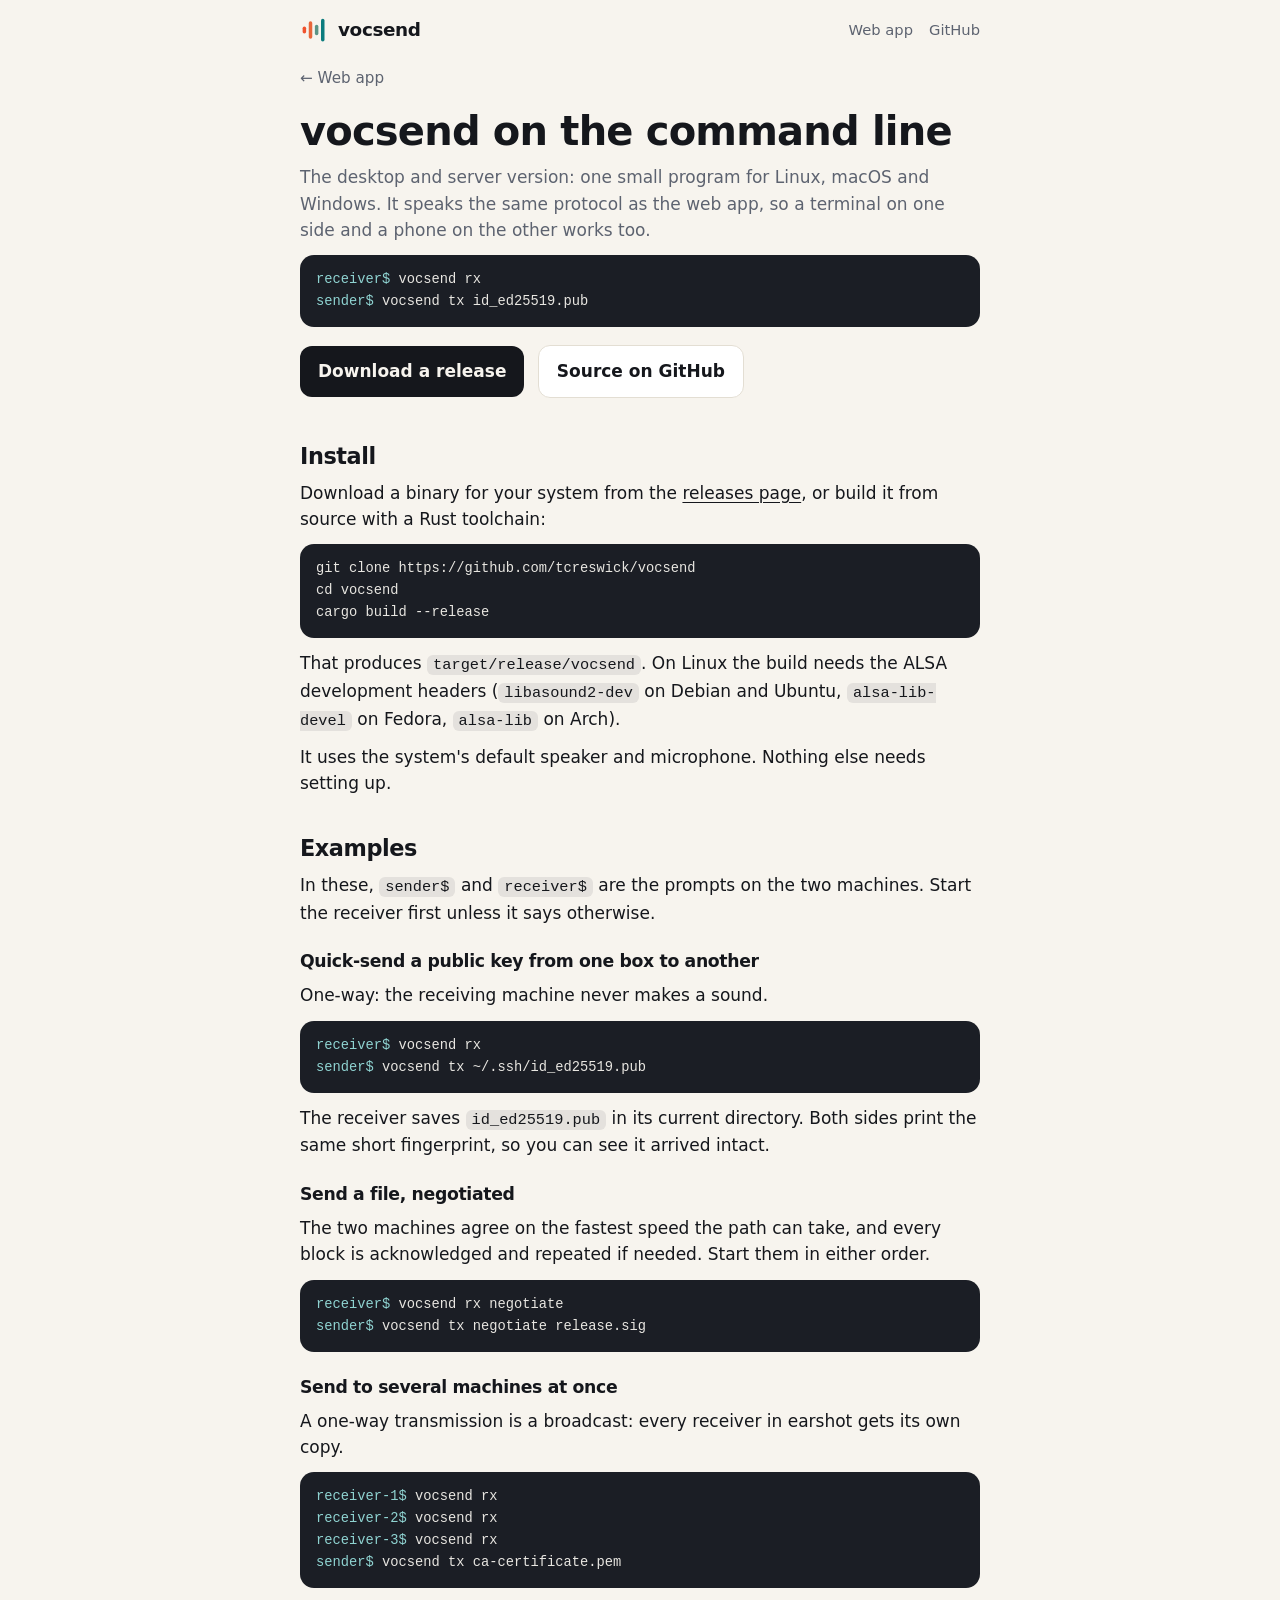
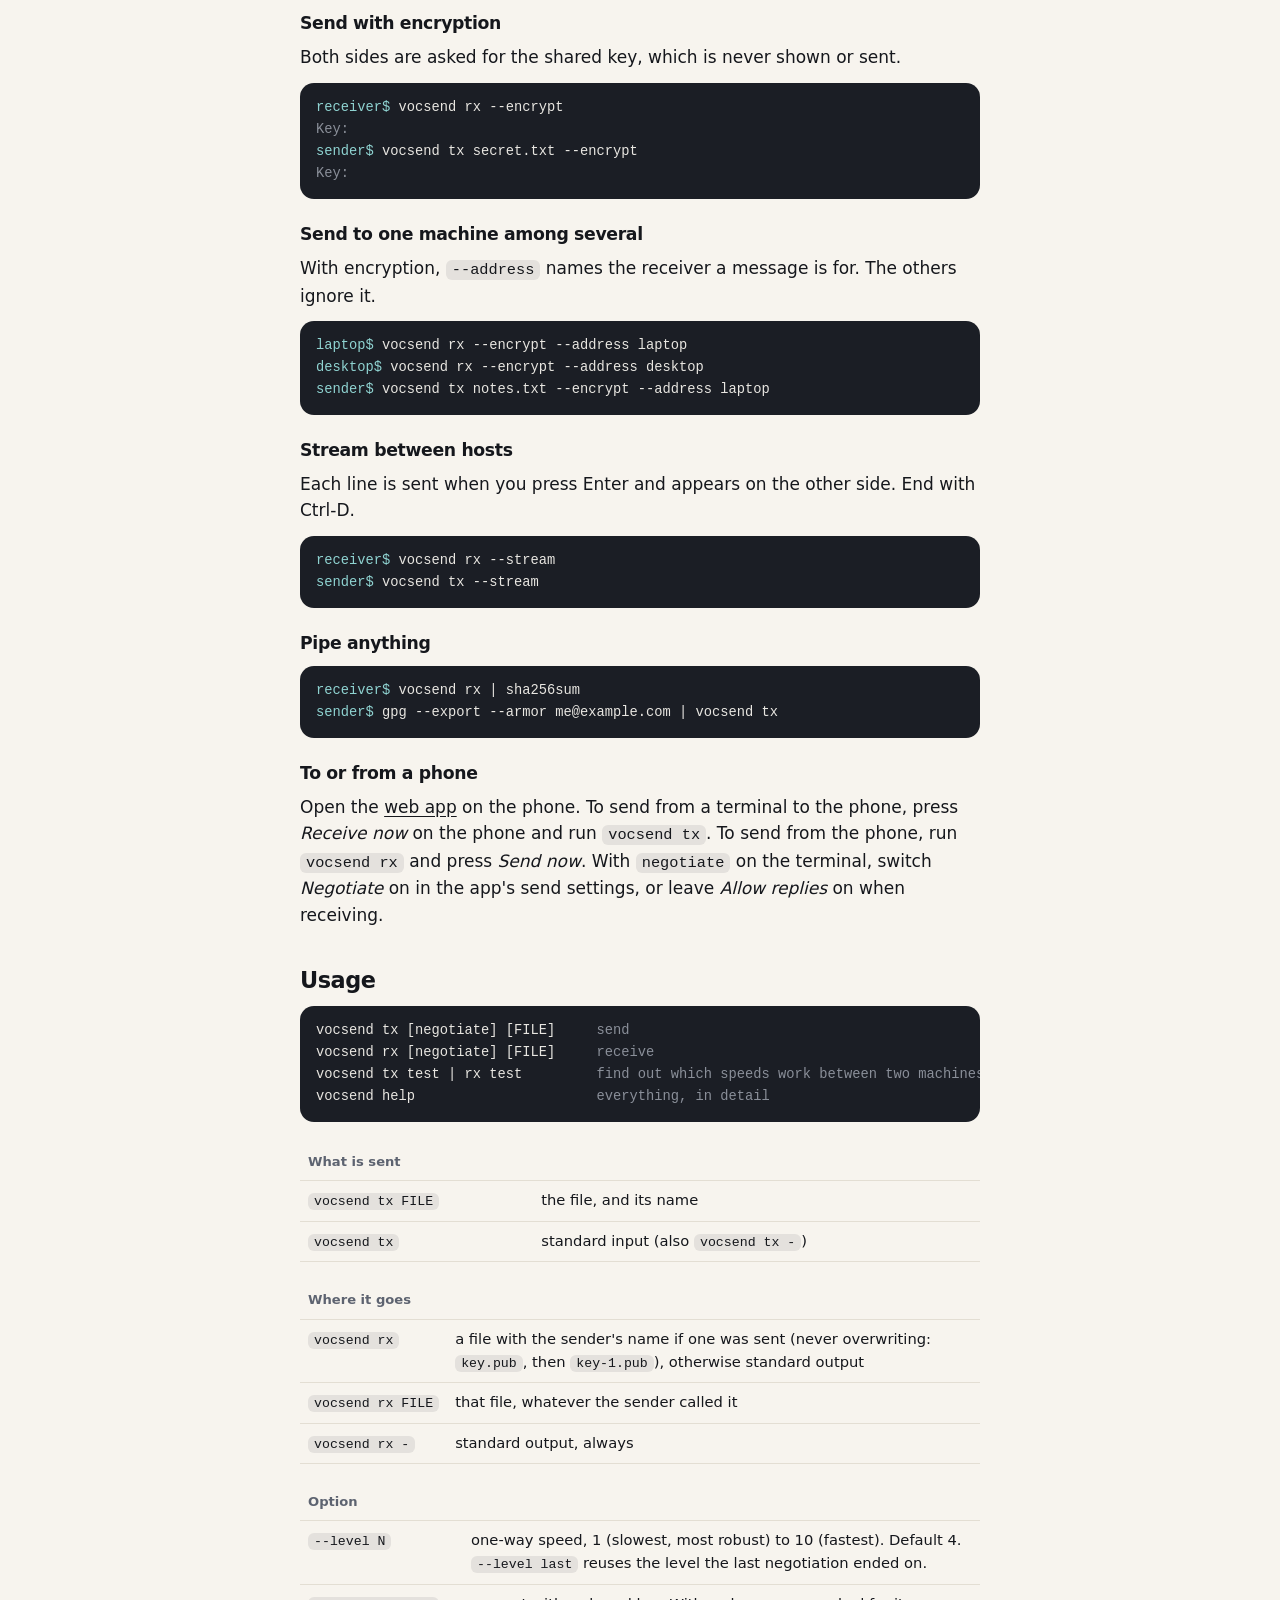
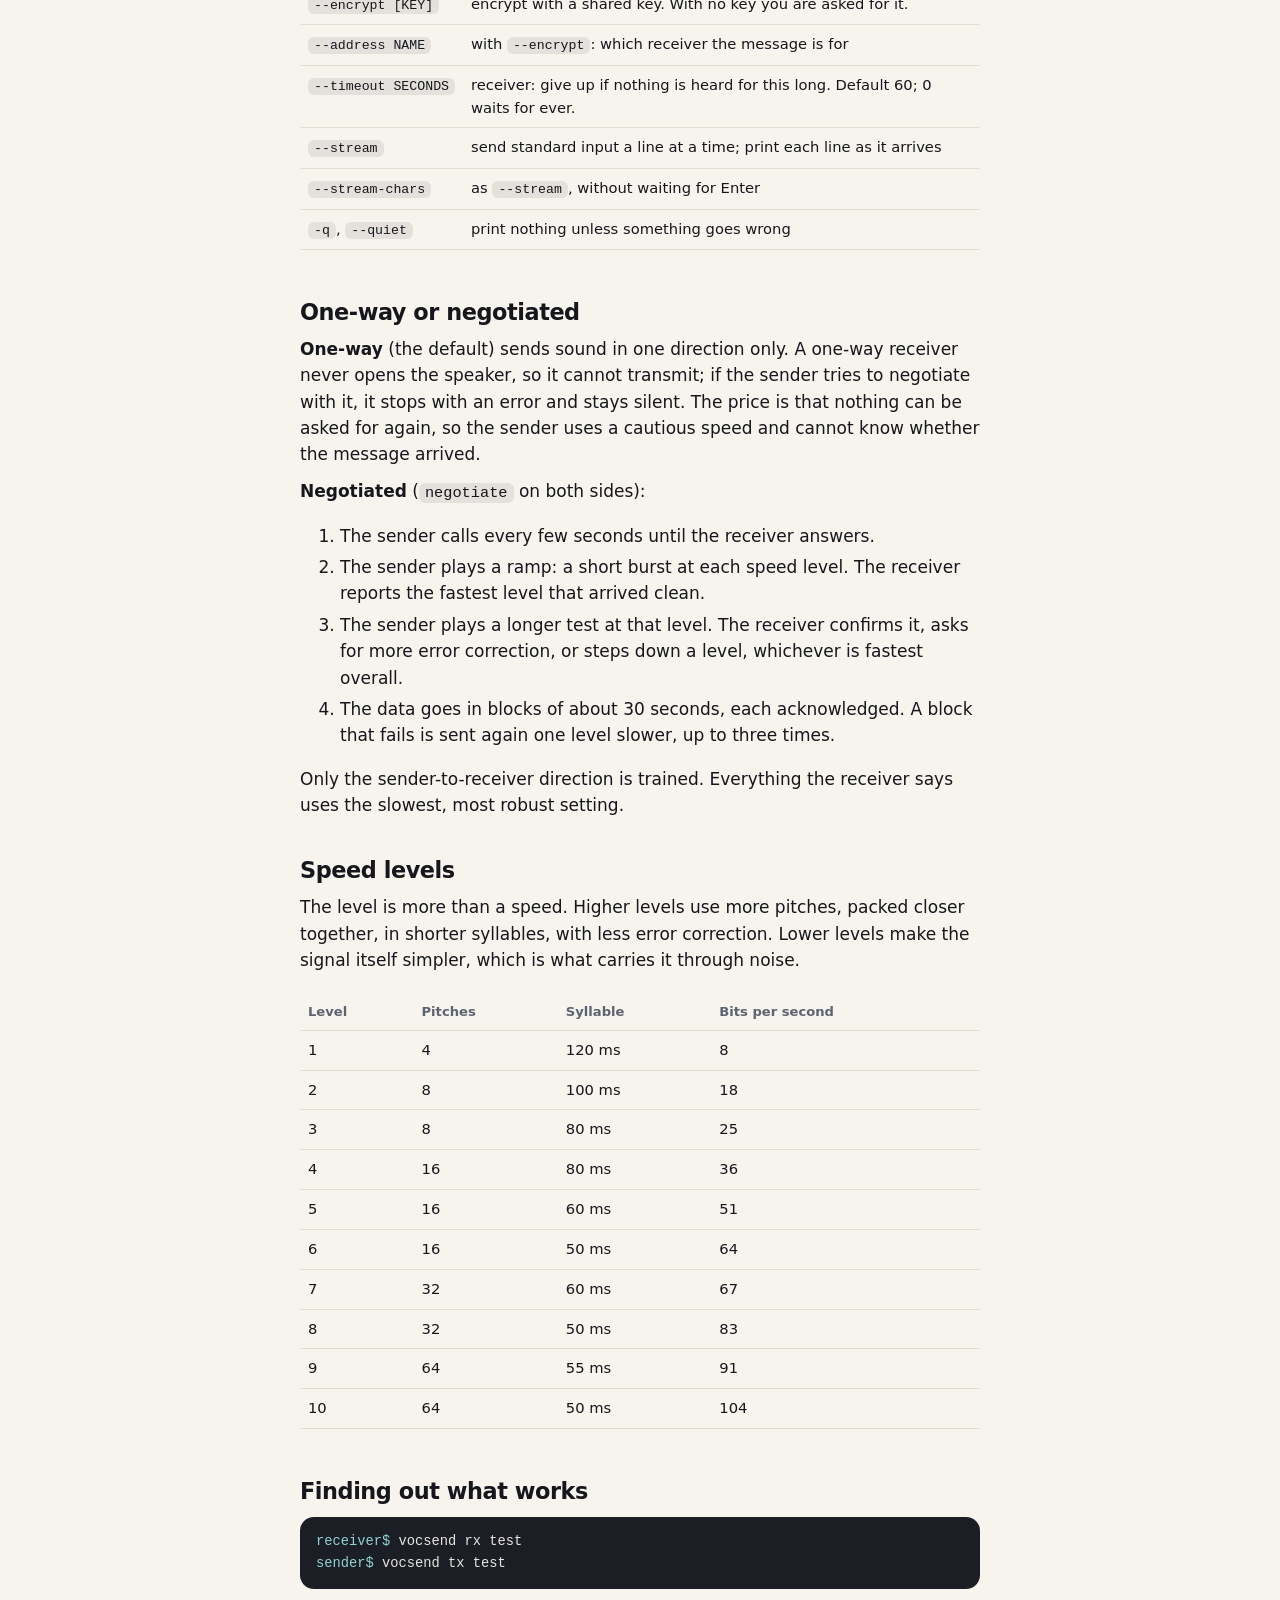
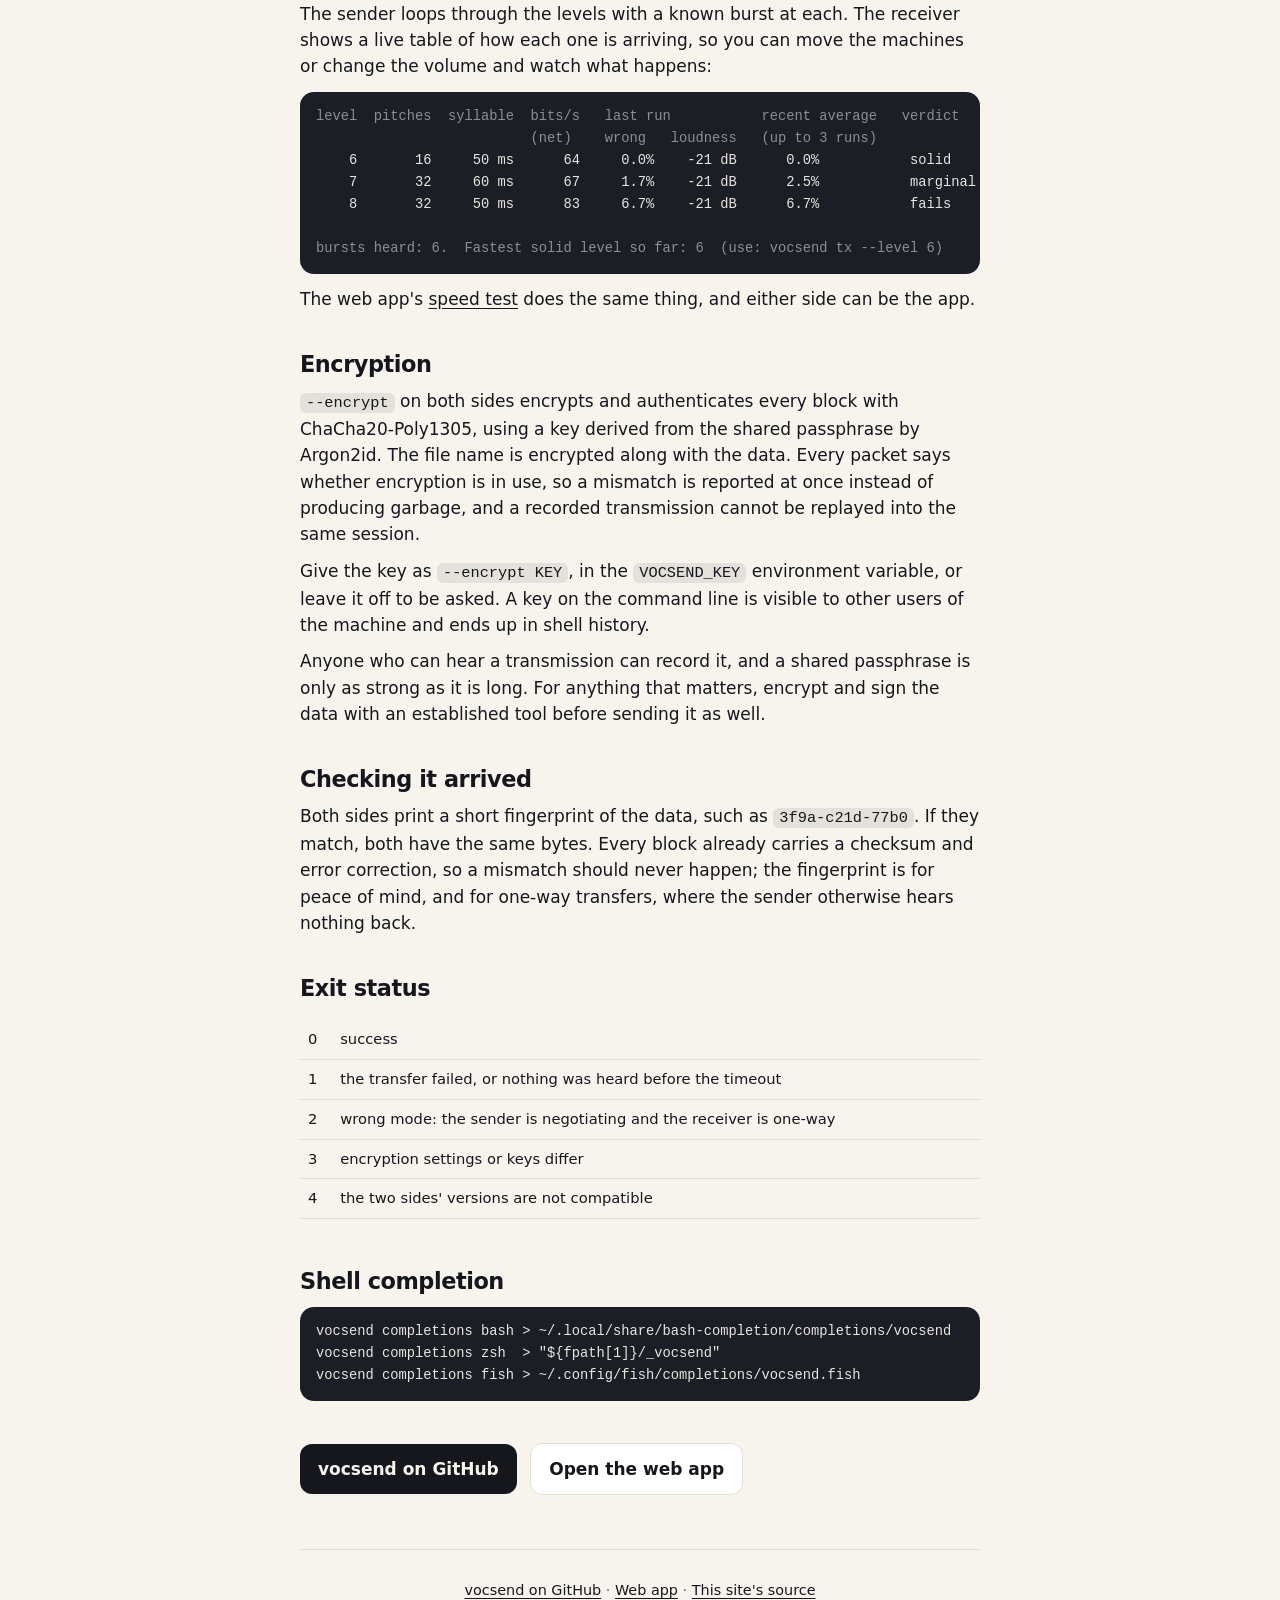
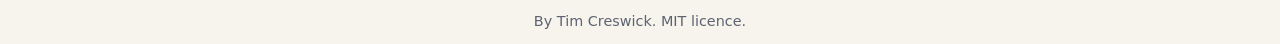
==== web/cli.html @ 66f51156 "The vocsend web app A phone-first site that sends and receives data as sound, speaking the same prot" ====
<!doctype html>
<html lang="en">
<head>
<meta charset="utf-8">
<meta name="viewport" content="width=device-width, initial-scale=1, viewport-fit=cover">
<title>vocsend on the command line</title>
<meta name="description" content="How to install and use vocsend from a terminal: send keys, certificates and files between computers by sound, through noise suppression.">
<meta name="theme-color" content="#f7f4ee" media="(prefers-color-scheme: light)">
<meta name="theme-color" content="#0f1115" media="(prefers-color-scheme: dark)">
<link rel="icon" href="favicon.svg" type="image/svg+xml">
<link rel="stylesheet" href="style.css">
</head>
<body>

<header class="top">
  <a class="brand" href="./" aria-label="vocsend home">
    <svg viewBox="0 0 32 32" aria-hidden="true"><rect x="3" y="12" width="4" height="8" rx="2" fill="#f0522d"/><rect x="10" y="6" width="4" height="20" rx="2" fill="#e8663a"/><rect x="17" y="10" width="4" height="12" rx="2" fill="#5b9486"/><rect x="24" y="3" width="4" height="26" rx="2" fill="#0c7c7e"/></svg>
    vocsend
  </a>
  <nav>
    <a href="./">Web app</a>
    <a href="https://github.com/tcreswick/vocsend" rel="noopener">GitHub</a>
  </nav>
</header>

<main class="wrap doc">
  <a class="back" href="./">← Web app</a>
  <h1>vocsend on the command line</h1>
  <p class="muted">The desktop and server version: one small program for Linux, macOS and Windows. It speaks the same protocol as the web app, so a terminal on one side and a phone on the other works too.</p>

<pre><code><span class="p">receiver$</span> vocsend rx
<span class="p">sender$</span> vocsend tx id_ed25519.pub</code></pre>

  <p>
    <a class="cta" href="https://github.com/tcreswick/vocsend/releases" rel="noopener">Download a release</a>
    <a class="cta light" href="https://github.com/tcreswick/vocsend" rel="noopener">Source on GitHub</a>
  </p>

  <h2>Install</h2>
  <p>Download a binary for your system from the <a href="https://github.com/tcreswick/vocsend/releases" rel="noopener">releases page</a>, or build it from source with a Rust toolchain:</p>
<pre><code>git clone https://github.com/tcreswick/vocsend
cd vocsend
cargo build --release</code></pre>
  <p>That produces <code>target/release/vocsend</code>. On Linux the build needs the ALSA development headers (<code>libasound2-dev</code> on Debian and Ubuntu, <code>alsa-lib-devel</code> on Fedora, <code>alsa-lib</code> on Arch).</p>
  <p>It uses the system's default speaker and microphone. Nothing else needs setting up.</p>

  <h2>Examples</h2>
  <p>In these, <code>sender$</code> and <code>receiver$</code> are the prompts on the two machines. Start the receiver first unless it says otherwise.</p>

  <h3>Quick-send a public key from one box to another</h3>
  <p>One-way: the receiving machine never makes a sound.</p>
<pre><code><span class="p">receiver$</span> vocsend rx
<span class="p">sender$</span> vocsend tx ~/.ssh/id_ed25519.pub</code></pre>
  <p>The receiver saves <code>id_ed25519.pub</code> in its current directory. Both sides print the same short fingerprint, so you can see it arrived intact.</p>

  <h3>Send a file, negotiated</h3>
  <p>The two machines agree on the fastest speed the path can take, and every block is acknowledged and repeated if needed. Start them in either order.</p>
<pre><code><span class="p">receiver$</span> vocsend rx negotiate
<span class="p">sender$</span> vocsend tx negotiate release.sig</code></pre>

  <h3>Send to several machines at once</h3>
  <p>A one-way transmission is a broadcast: every receiver in earshot gets its own copy.</p>
<pre><code><span class="p">receiver-1$</span> vocsend rx
<span class="p">receiver-2$</span> vocsend rx
<span class="p">receiver-3$</span> vocsend rx
<span class="p">sender$</span> vocsend tx ca-certificate.pem</code></pre>

  <h3>Send with encryption</h3>
  <p>Both sides are asked for the shared key, which is never shown or sent.</p>
<pre><code><span class="p">receiver$</span> vocsend rx --encrypt
<span class="c">Key:</span>
<span class="p">sender$</span> vocsend tx secret.txt --encrypt
<span class="c">Key:</span></code></pre>

  <h3>Send to one machine among several</h3>
  <p>With encryption, <code>--address</code> names the receiver a message is for. The others ignore it.</p>
<pre><code><span class="p">laptop$</span> vocsend rx --encrypt --address laptop
<span class="p">desktop$</span> vocsend rx --encrypt --address desktop
<span class="p">sender$</span> vocsend tx notes.txt --encrypt --address laptop</code></pre>

  <h3>Stream between hosts</h3>
  <p>Each line is sent when you press Enter and appears on the other side. End with Ctrl-D.</p>
<pre><code><span class="p">receiver$</span> vocsend rx --stream
<span class="p">sender$</span> vocsend tx --stream</code></pre>

  <h3>Pipe anything</h3>
<pre><code><span class="p">receiver$</span> vocsend rx | sha256sum
<span class="p">sender$</span> gpg --export --armor me@example.com | vocsend tx</code></pre>

  <h3>To or from a phone</h3>
  <p>Open the <a href="./">web app</a> on the phone. To send from a terminal to the phone, press <em>Receive now</em> on the phone and run <code>vocsend tx</code>. To send from the phone, run <code>vocsend rx</code> and press <em>Send now</em>. With <code>negotiate</code> on the terminal, switch <em>Negotiate</em> on in the app's send settings, or leave <em>Allow replies</em> on when receiving.</p>

  <h2>Usage</h2>
<pre><code>vocsend tx [negotiate] [FILE]     <span class="c">send</span>
vocsend rx [negotiate] [FILE]     <span class="c">receive</span>
vocsend tx test | rx test         <span class="c">find out which speeds work between two machines</span>
vocsend help                      <span class="c">everything, in detail</span></code></pre>

  <div class="scroll"><table>
    <thead><tr><th>What is sent</th><th></th></tr></thead>
    <tbody>
      <tr><td><code>vocsend tx FILE</code></td><td>the file, and its name</td></tr>
      <tr><td><code>vocsend tx</code></td><td>standard input (also <code>vocsend tx -</code>)</td></tr>
    </tbody>
  </table></div>
  <div class="scroll"><table>
    <thead><tr><th>Where it goes</th><th></th></tr></thead>
    <tbody>
      <tr><td><code>vocsend rx</code></td><td>a file with the sender's name if one was sent (never overwriting: <code>key.pub</code>, then <code>key-1.pub</code>), otherwise standard output</td></tr>
      <tr><td><code>vocsend rx FILE</code></td><td>that file, whatever the sender called it</td></tr>
      <tr><td><code>vocsend rx -</code></td><td>standard output, always</td></tr>
    </tbody>
  </table></div>
  <div class="scroll"><table>
    <thead><tr><th>Option</th><th></th></tr></thead>
    <tbody>
      <tr><td><code>--level N</code></td><td>one-way speed, 1 (slowest, most robust) to 10 (fastest). Default 4. <code>--level last</code> reuses the level the last negotiation ended on.</td></tr>
      <tr><td><code>--encrypt [KEY]</code></td><td>encrypt with a shared key. With no key you are asked for it.</td></tr>
      <tr><td><code>--address NAME</code></td><td>with <code>--encrypt</code>: which receiver the message is for</td></tr>
      <tr><td><code>--timeout SECONDS</code></td><td>receiver: give up if nothing is heard for this long. Default 60; 0 waits for ever.</td></tr>
      <tr><td><code>--stream</code></td><td>send standard input a line at a time; print each line as it arrives</td></tr>
      <tr><td><code>--stream-chars</code></td><td>as <code>--stream</code>, without waiting for Enter</td></tr>
      <tr><td><code>-q</code>, <code>--quiet</code></td><td>print nothing unless something goes wrong</td></tr>
    </tbody>
  </table></div>

  <h2>One-way or negotiated</h2>
  <p><strong>One-way</strong> (the default) sends sound in one direction only. A one-way receiver never opens the speaker, so it cannot transmit; if the sender tries to negotiate with it, it stops with an error and stays silent. The price is that nothing can be asked for again, so the sender uses a cautious speed and cannot know whether the message arrived.</p>
  <p><strong>Negotiated</strong> (<code>negotiate</code> on both sides):</p>
  <ol>
    <li>The sender calls every few seconds until the receiver answers.</li>
    <li>The sender plays a ramp: a short burst at each speed level. The receiver reports the fastest level that arrived clean.</li>
    <li>The sender plays a longer test at that level. The receiver confirms it, asks for more error correction, or steps down a level, whichever is fastest overall.</li>
    <li>The data goes in blocks of about 30 seconds, each acknowledged. A block that fails is sent again one level slower, up to three times.</li>
  </ol>
  <p>Only the sender-to-receiver direction is trained. Everything the receiver says uses the slowest, most robust setting.</p>

  <h2>Speed levels</h2>
  <p>The level is more than a speed. Higher levels use more pitches, packed closer together, in shorter syllables, with less error correction. Lower levels make the signal itself simpler, which is what carries it through noise.</p>
  <div class="scroll"><table>
    <thead><tr><th>Level</th><th>Pitches</th><th>Syllable</th><th>Bits per second</th></tr></thead>
    <tbody>
      <tr><td>1</td><td>4</td><td>120 ms</td><td>8</td></tr>
      <tr><td>2</td><td>8</td><td>100 ms</td><td>18</td></tr>
      <tr><td>3</td><td>8</td><td>80 ms</td><td>25</td></tr>
      <tr><td>4</td><td>16</td><td>80 ms</td><td>36</td></tr>
      <tr><td>5</td><td>16</td><td>60 ms</td><td>51</td></tr>
      <tr><td>6</td><td>16</td><td>50 ms</td><td>64</td></tr>
      <tr><td>7</td><td>32</td><td>60 ms</td><td>67</td></tr>
      <tr><td>8</td><td>32</td><td>50 ms</td><td>83</td></tr>
      <tr><td>9</td><td>64</td><td>55 ms</td><td>91</td></tr>
      <tr><td>10</td><td>64</td><td>50 ms</td><td>104</td></tr>
    </tbody>
  </table></div>

  <h2>Finding out what works</h2>
<pre><code><span class="p">receiver$</span> vocsend rx test
<span class="p">sender$</span> vocsend tx test</code></pre>
  <p>The sender loops through the levels with a known burst at each. The receiver shows a live table of how each one is arriving, so you can move the machines or change the volume and watch what happens:</p>
<pre><code><span class="c">level  pitches  syllable  bits/s   last run           recent average   verdict
                          (net)    wrong   loudness   (up to 3 runs)</span>
    6       16     50 ms      64     0.0%    -21 dB      0.0%           solid
    7       32     60 ms      67     1.7%    -21 dB      2.5%           marginal
    8       32     50 ms      83     6.7%    -21 dB      6.7%           fails

<span class="c">bursts heard: 6.  Fastest solid level so far: 6  (use: vocsend tx --level 6)</span></code></pre>
  <p>The web app's <a href="./#/test">speed test</a> does the same thing, and either side can be the app.</p>

  <h2>Encryption</h2>
  <p><code>--encrypt</code> on both sides encrypts and authenticates every block with ChaCha20-Poly1305, using a key derived from the shared passphrase by Argon2id. The file name is encrypted along with the data. Every packet says whether encryption is in use, so a mismatch is reported at once instead of producing garbage, and a recorded transmission cannot be replayed into the same session.</p>
  <p>Give the key as <code>--encrypt KEY</code>, in the <code>VOCSEND_KEY</code> environment variable, or leave it off to be asked. A key on the command line is visible to other users of the machine and ends up in shell history.</p>
  <p>Anyone who can hear a transmission can record it, and a shared passphrase is only as strong as it is long. For anything that matters, encrypt and sign the data with an established tool before sending it as well.</p>

  <h2>Checking it arrived</h2>
  <p>Both sides print a short fingerprint of the data, such as <code>3f9a-c21d-77b0</code>. If they match, both have the same bytes. Every block already carries a checksum and error correction, so a mismatch should never happen; the fingerprint is for peace of mind, and for one-way transfers, where the sender otherwise hears nothing back.</p>

  <h2>Exit status</h2>
  <div class="scroll"><table>
    <tbody>
      <tr><td>0</td><td>success</td></tr>
      <tr><td>1</td><td>the transfer failed, or nothing was heard before the timeout</td></tr>
      <tr><td>2</td><td>wrong mode: the sender is negotiating and the receiver is one-way</td></tr>
      <tr><td>3</td><td>encryption settings or keys differ</td></tr>
      <tr><td>4</td><td>the two sides' versions are not compatible</td></tr>
    </tbody>
  </table></div>

  <h2>Shell completion</h2>
<pre><code>vocsend completions bash > ~/.local/share/bash-completion/completions/vocsend
vocsend completions zsh  > "${fpath[1]}/_vocsend"
vocsend completions fish > ~/.config/fish/completions/vocsend.fish</code></pre>

  <p style="margin-top:36px">
    <a class="cta" href="https://github.com/tcreswick/vocsend" rel="noopener">vocsend on GitHub</a>
    <a class="cta light" href="./">Open the web app</a>
  </p>

  <footer>
    <p><a href="https://github.com/tcreswick/vocsend" rel="noopener">vocsend on GitHub</a> · <a href="./">Web app</a> · <a href="https://github.com/tcreswick/vocsend-web" rel="noopener">This site's source</a></p>
    <p>By Tim Creswick. MIT licence.</p>
  </footer>
</main>
</body>
</html>
---- web/style.css ----
/* vocsend — shared styles for the app and the command-line guide. */

:root {
  --paper: #f7f4ee;
  --card: #ffffff;
  --ink: #15171c;
  --soft: #5d6370;
  --line: #e3ded3;
  --send: #f0522d;
  --send-ink: #ffffff;
  --receive: #0c7c7e;
  --receive-ink: #ffffff;
  --good: #1d7a3e;
  --warn: #9a6a00;
  --bad: #c0392b;
  --code: #1b1e25;
  --code-ink: #e8e6e1;
  --radius: 18px;
  --shadow: 0 1px 2px rgba(20, 20, 30, 0.05), 0 8px 24px rgba(20, 20, 30, 0.06);
  --mono: ui-monospace, "SF Mono", "Cascadia Mono", Menlo, Consolas, monospace;
  --sans: system-ui, -apple-system, "Segoe UI", Roboto, "Helvetica Neue", sans-serif;
  color-scheme: light dark;
}

@media (prefers-color-scheme: dark) {
  :root {
    --paper: #0f1115;
    --card: #181b21;
    --ink: #eef0f3;
    --soft: #9aa1ad;
    --line: #2a2e37;
    --send: #ff6a45;
    --receive: #25a9a6;
    --receive-ink: #06201f;
    --good: #4cc27a;
    --warn: #e0a931;
    --bad: #ff7b6b;
    --code: #0a0c10;
    --shadow: 0 1px 2px rgba(0, 0, 0, 0.4), 0 8px 24px rgba(0, 0, 0, 0.35);
  }
}

* { box-sizing: border-box; }
html { -webkit-text-size-adjust: 100%; scroll-behavior: smooth; }
body {
  margin: 0;
  background: var(--paper);
  color: var(--ink);
  font: 17px/1.55 var(--sans);
  -webkit-font-smoothing: antialiased;
}
a { color: inherit; text-underline-offset: 3px; }
h1, h2, h3 { line-height: 1.15; letter-spacing: -0.02em; margin: 0; }
p { margin: 0.6em 0; }
[hidden] { display: none !important; }

.wrap { max-width: 720px; margin: 0 auto; padding: 0 20px; }

/* ---------------------------------------------------------------- top bar */

.top {
  display: flex; align-items: center; justify-content: space-between;
  padding: 16px 20px; max-width: 720px; margin: 0 auto;
}
.brand { display: inline-flex; align-items: center; gap: 10px; font-weight: 750; font-size: 1.15rem; text-decoration: none; letter-spacing: -0.02em; }
.brand svg { width: 28px; height: 28px; }
.top nav { display: flex; gap: 16px; font-size: 0.92rem; }
.top nav a { color: var(--soft); text-decoration: none; }
.top nav a:hover { color: var(--ink); }
.back { display: inline-flex; align-items: center; gap: 6px; color: var(--soft); text-decoration: none; font-size: 0.95rem; padding: 6px 0; }

/* ------------------------------------------------------------------- hero */

.hero { padding: 6px 0 26px; text-align: center; }
.hero h1 { font-size: clamp(1.9rem, 7.2vw, 2.9rem); font-weight: 800; margin: 14px auto 10px; max-width: 14em; }
.hero .lede { color: var(--soft); max-width: 30em; margin: 0 auto 22px; }

.bars { display: flex; align-items: center; justify-content: center; gap: 4px; height: 64px; }
.bars span {
  width: 6px; border-radius: 3px; background: linear-gradient(var(--send), var(--receive));
  height: 20%; transition: height 0.09s ease-out; opacity: 0.9;
}
.bars.idle span { animation: breathe 2.4s ease-in-out infinite; }
.bars.idle span:nth-child(3n) { animation-delay: -0.5s; }
.bars.idle span:nth-child(3n+1) { animation-delay: -1.1s; }
.bars.idle span:nth-child(4n) { animation-delay: -1.7s; }
@keyframes breathe { 0%, 100% { height: 14%; } 50% { height: 62%; } }
@media (prefers-reduced-motion: reduce) { .bars.idle span { animation: none; height: 35%; } }

.choices { display: grid; grid-template-columns: 1fr 1fr; gap: 12px; margin-top: 4px; }
.big {
  display: flex; flex-direction: column; align-items: center; justify-content: center; gap: 6px;
  min-height: 108px; border-radius: var(--radius); border: 0; text-decoration: none;
  font: 700 1.2rem var(--sans); letter-spacing: -0.01em; box-shadow: var(--shadow); cursor: pointer;
  transition: transform 0.08s ease;
}
.big:active { transform: scale(0.98); }
.big small { font-weight: 500; font-size: 0.82rem; opacity: 0.9; }
.big svg { width: 26px; height: 26px; }
.big.send { background: var(--send); color: var(--send-ink); }
.big.receive { background: var(--receive); color: var(--receive-ink); }
.sub-choice { display: block; text-align: center; margin: 16px 0 0; color: var(--soft); font-size: 0.95rem; }

/* ------------------------------------------------------------------ cards */

.card { background: var(--card); border: 1px solid var(--line); border-radius: var(--radius); padding: 18px; margin: 16px 0; box-shadow: var(--shadow); }
.card h2 { font-size: 1.15rem; margin-bottom: 8px; }
.card h3 { font-size: 1rem; margin: 14px 0 4px; }
.section-title { font-size: 1.5rem; font-weight: 800; margin: 44px 0 6px; }
.muted { color: var(--soft); }
.small { font-size: 0.9rem; }
.steps { counter-reset: step; list-style: none; padding: 0; margin: 10px 0 0; }
.steps li { counter-increment: step; position: relative; padding: 0 0 12px 44px; }
.steps li::before {
  content: counter(step); position: absolute; left: 0; top: 0; width: 30px; height: 30px; border-radius: 50%;
  display: grid; place-items: center; font-weight: 700; font-size: 0.9rem; background: var(--paper); border: 1px solid var(--line);
}

.pill { display: inline-block; padding: 2px 10px; border-radius: 999px; font-size: 0.8rem; font-weight: 600; background: var(--paper); border: 1px solid var(--line); color: var(--soft); }

/* ------------------------------------------------------------------ forms */

textarea, input[type=text], input[type=password] {
  width: 100%; font: 16px/1.45 var(--mono); color: var(--ink); background: var(--paper);
  border: 1px solid var(--line); border-radius: 12px; padding: 12px; -webkit-appearance: none; appearance: none;
}
textarea { min-height: 150px; resize: vertical; }
textarea:focus, input:focus { outline: 2px solid var(--receive); outline-offset: 1px; }
textarea[readonly] { background: var(--paper); }
label.field { display: block; font-size: 0.92rem; font-weight: 600; margin: 12px 0 5px; }

.action {
  display: flex; align-items: center; justify-content: center; gap: 8px; width: 100%; min-height: 58px; margin-top: 12px;
  border: 0; border-radius: 14px; font: 700 1.1rem var(--sans); cursor: pointer; box-shadow: var(--shadow);
}
.action.send { background: var(--send); color: var(--send-ink); }
.action.receive { background: var(--receive); color: var(--receive-ink); }
.action.stop { background: var(--ink); color: var(--paper); }
.action:disabled { opacity: 0.45; cursor: default; }
.row { display: flex; gap: 10px; flex-wrap: wrap; margin-top: 10px; }
.button {
  flex: 1 1 auto; min-height: 46px; padding: 0 14px; border-radius: 12px; border: 1px solid var(--line); background: var(--card);
  color: var(--ink); font: 600 0.95rem var(--sans); cursor: pointer;
}
.button.primary { background: var(--send); border-color: var(--send); color: var(--send-ink); }
.linkish { background: none; border: 0; padding: 0; color: var(--soft); font: inherit; text-decoration: underline; text-underline-offset: 3px; cursor: pointer; }

details.settings { border-top: 1px solid var(--line); margin-top: 16px; padding-top: 4px; }
details.settings summary { cursor: pointer; padding: 10px 0; font-weight: 650; list-style: none; display: flex; justify-content: space-between; align-items: center; }
details.settings summary::-webkit-details-marker { display: none; }
details.settings summary::after { content: "+"; font-size: 1.3rem; color: var(--soft); }
details.settings[open] summary::after { content: "–"; }

.switch { display: flex; gap: 12px; align-items: flex-start; padding: 10px 0; }
.switch input { appearance: none; -webkit-appearance: none; flex: none; width: 46px; height: 28px; border-radius: 999px; background: var(--line); position: relative; margin: 2px 0 0; cursor: pointer; transition: background 0.15s; }
.switch input::after { content: ""; position: absolute; top: 3px; left: 3px; width: 22px; height: 22px; border-radius: 50%; background: #fff; box-shadow: 0 1px 3px rgba(0,0,0,.3); transition: transform 0.15s; }
.switch input:checked { background: var(--receive); }
.switch input:checked::after { transform: translateX(18px); }
.switch b { display: block; font-weight: 650; }
.switch span { display: block; color: var(--soft); font-size: 0.88rem; }

input[type=range] { width: 100%; accent-color: var(--send); height: 32px; }
.level-read { display: flex; flex-direction: column; gap: 2px; margin-top: 6px; }
.level-read b { font-size: 1.05rem; }
.level-read > span { color: var(--soft); font-size: 0.9rem; }
.scale { display: flex; justify-content: space-between; color: var(--soft); font-size: 0.78rem; }

.segmented { display: grid; grid-template-columns: 1fr 1fr; background: var(--paper); border: 1px solid var(--line); border-radius: 12px; padding: 4px; gap: 4px; }
.segmented button { border: 0; background: none; border-radius: 9px; min-height: 42px; font: 600 0.95rem var(--sans); color: var(--soft); cursor: pointer; }
.segmented button[aria-pressed=true] { background: var(--card); color: var(--ink); box-shadow: 0 1px 3px rgba(0,0,0,.12); }
select { font: 16px var(--sans); padding: 8px 10px; border-radius: 10px; border: 1px solid var(--line); background: var(--paper); color: var(--ink); }

/* ----------------------------------------------------------------- status */

.status { margin-top: 14px; padding: 14px; border-radius: 14px; background: var(--paper); border: 1px solid var(--line); }
.status .bars { height: 44px; margin-bottom: 8px; }
.status .now { font-weight: 650; text-align: center; }
.status .detail { text-align: center; color: var(--soft); font-size: 0.9rem; min-height: 1.3em; }
.progress { height: 8px; border-radius: 4px; background: var(--line); overflow: hidden; margin: 10px 0 2px; }
.progress div { height: 100%; width: 0; background: linear-gradient(90deg, var(--send), var(--receive)); }
.notice { margin-top: 12px; padding: 12px 14px; border-radius: 12px; font-size: 0.95rem; border: 1px solid; }
.notice.good { color: var(--good); border-color: color-mix(in srgb, var(--good) 40%, transparent); background: color-mix(in srgb, var(--good) 9%, transparent); }
.notice.bad { color: var(--bad); border-color: color-mix(in srgb, var(--bad) 40%, transparent); background: color-mix(in srgb, var(--bad) 9%, transparent); }
.chip { display: flex; align-items: center; justify-content: space-between; gap: 10px; padding: 10px 12px; margin-bottom: 10px; border-radius: 12px; background: var(--paper); border: 1px dashed var(--line); font-size: 0.92rem; }

dl.info { display: grid; grid-template-columns: auto 1fr; gap: 6px 16px; margin: 10px 0 0; font-size: 0.93rem; }
dl.info dt { color: var(--soft); }
dl.info dd { margin: 0; font-variant-numeric: tabular-nums; overflow-wrap: anywhere; }

.scroll { overflow-x: auto; -webkit-overflow-scrolling: touch; }
table { border-collapse: collapse; width: 100%; font-size: 0.92rem; font-variant-numeric: tabular-nums; }
th, td { text-align: right; padding: 8px 8px; border-bottom: 1px solid var(--line); white-space: nowrap; }
th { color: var(--soft); font-weight: 600; font-size: 0.82rem; }
th:first-child, td:first-child { text-align: left; }
td.solid { color: var(--good); font-weight: 650; } td.marginal { color: var(--warn); font-weight: 650; } td.fails { color: var(--bad); font-weight: 650; }
td.waiting { color: var(--soft); text-align: left; }

.log { font: 0.78rem/1.45 var(--mono); color: var(--soft); white-space: pre-wrap; max-height: 12em; overflow-y: auto; margin: 6px 0 0; }

/* ----------------------------------------------------------------- footer */

footer { margin: 48px 0 32px; padding-top: 20px; border-top: 1px solid var(--line); color: var(--soft); font-size: 0.9rem; text-align: center; }
footer a { color: var(--ink); }

/* ------------------------------------------------------ command-line guide */

.doc h1 { font-size: clamp(1.8rem, 6.5vw, 2.5rem); font-weight: 800; margin: 12px 0 8px; }
.doc h2 { font-size: 1.4rem; font-weight: 800; margin: 40px 0 8px; }
.doc h3 { font-size: 1.08rem; margin: 26px 0 6px; }
.doc ul { padding-left: 1.2em; }
.doc li { margin: 0.3em 0; }
code { font-family: var(--mono); font-size: 0.9em; background: color-mix(in srgb, var(--ink) 8%, transparent); padding: 1px 6px; border-radius: 6px; }
pre {
  background: var(--code); color: var(--code-ink); border-radius: 14px; padding: 14px 16px; overflow-x: auto;
  font: 0.86rem/1.6 var(--mono); margin: 12px 0; -webkit-overflow-scrolling: touch;
}
pre code { background: none; padding: 0; font-size: inherit; }
pre .p { color: #8fd3d1; user-select: none; }      /* the prompt */
pre .c { color: #8a8f99; }                         /* a comment or output */
.doc table { margin: 10px 0; }
.doc th, .doc td { text-align: left; white-space: normal; vertical-align: top; }
.doc td:first-child { white-space: nowrap; }
.cta { display: inline-flex; align-items: center; gap: 8px; padding: 12px 18px; border-radius: 12px; background: var(--ink); color: var(--paper); text-decoration: none; font-weight: 650; margin: 6px 8px 6px 0; }
.cta.light { background: var(--card); color: var(--ink); border: 1px solid var(--line); }
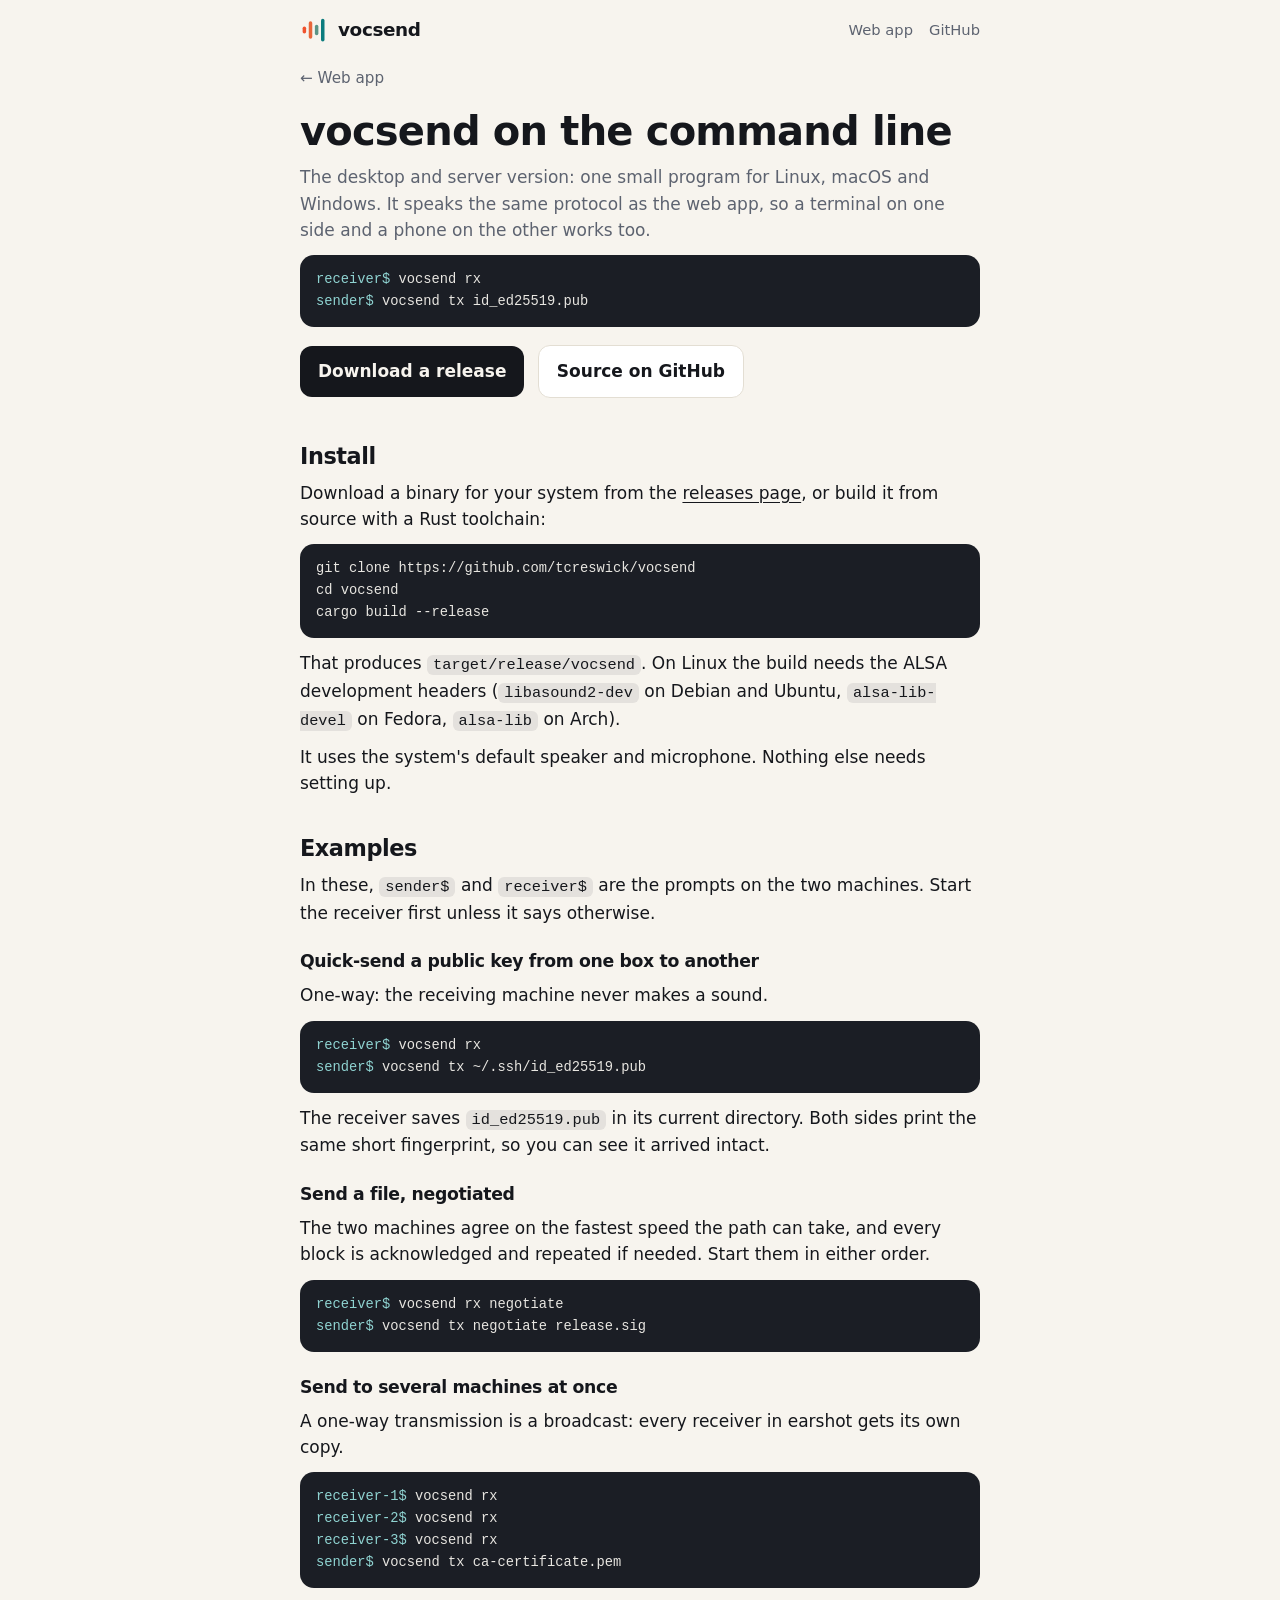
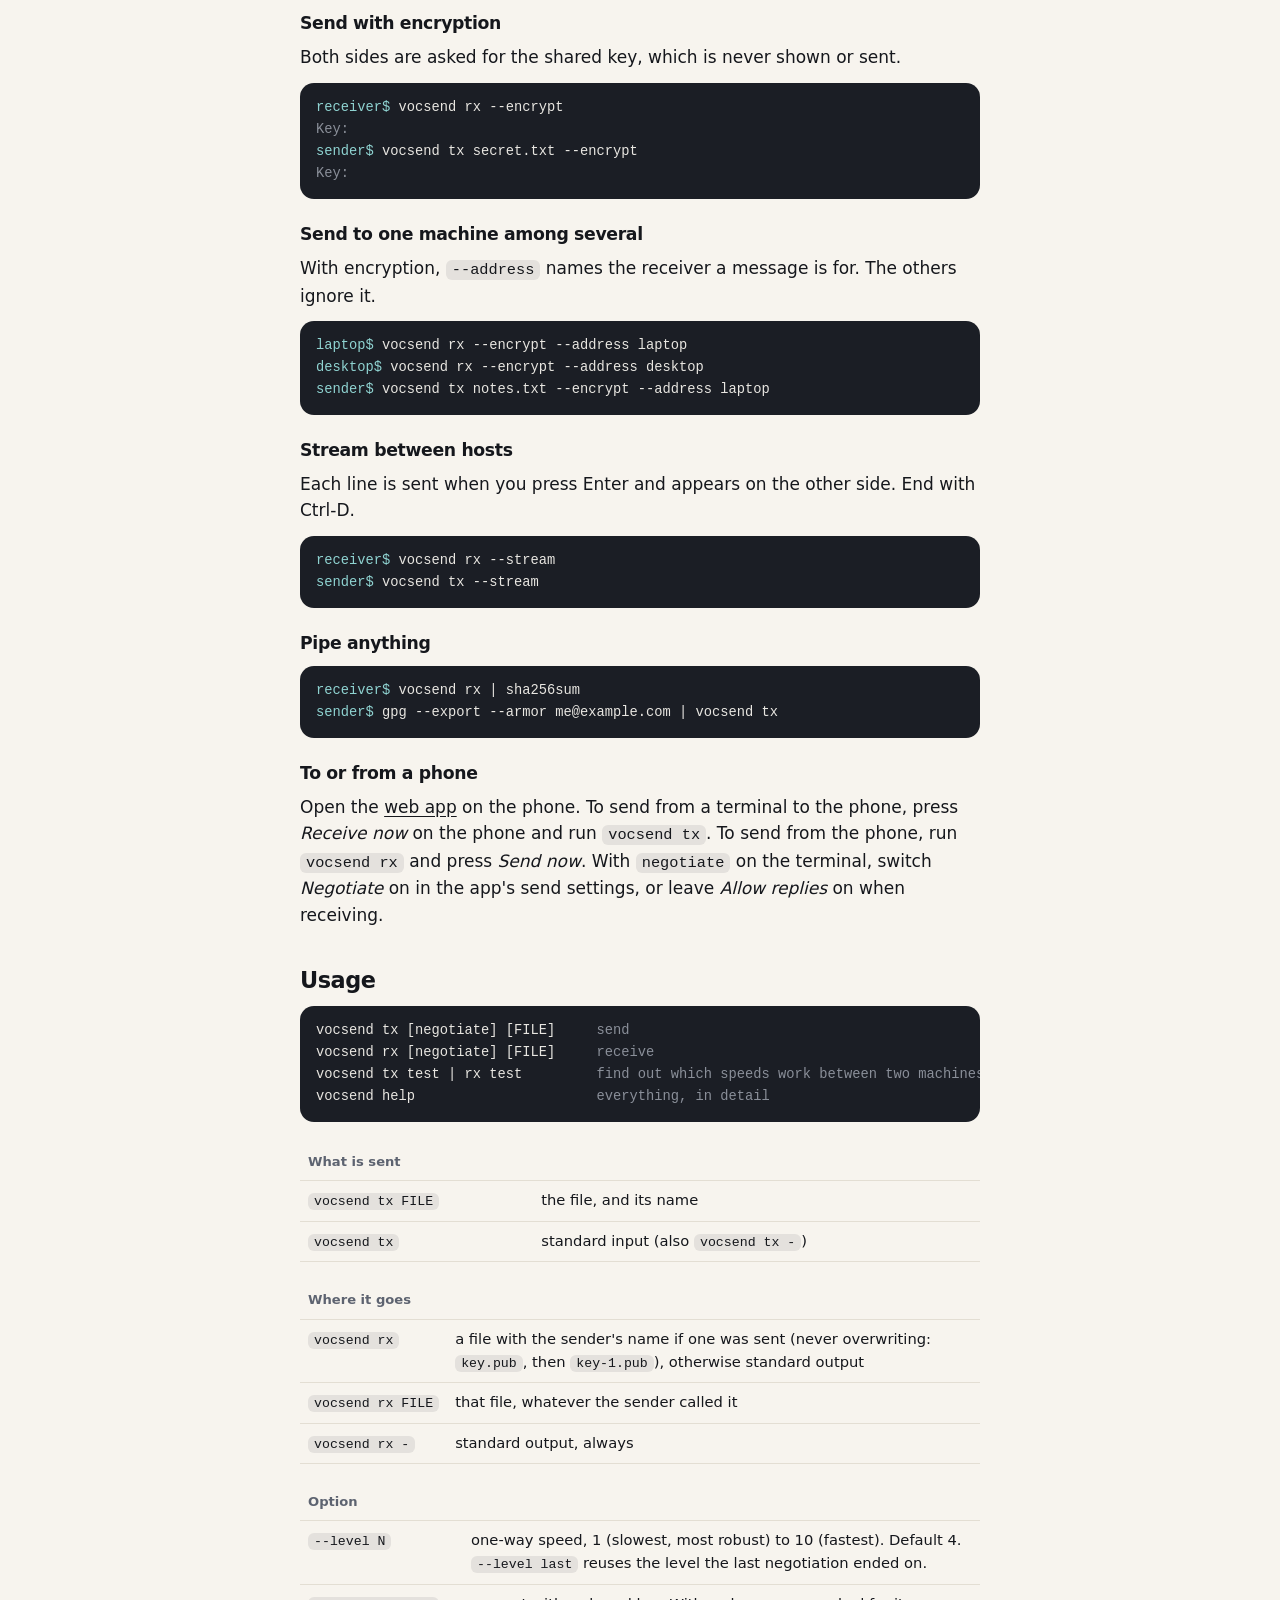
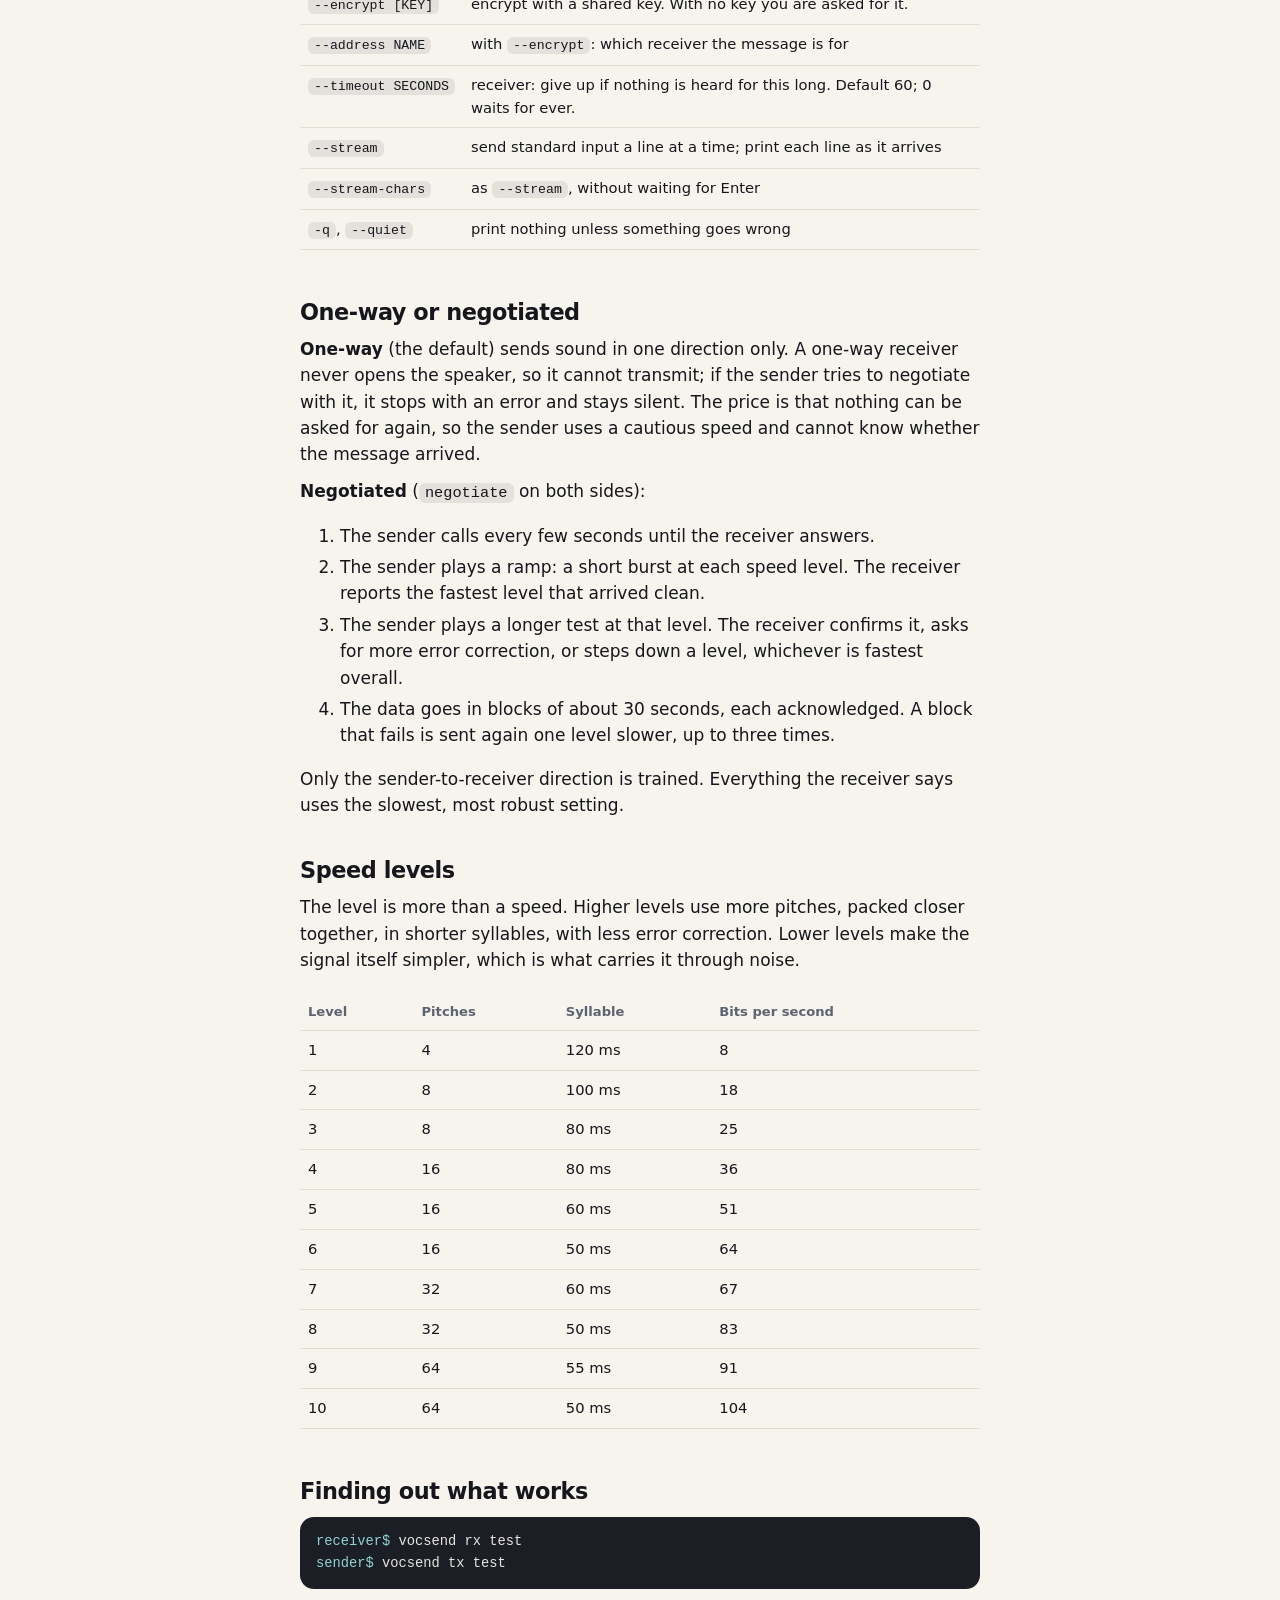
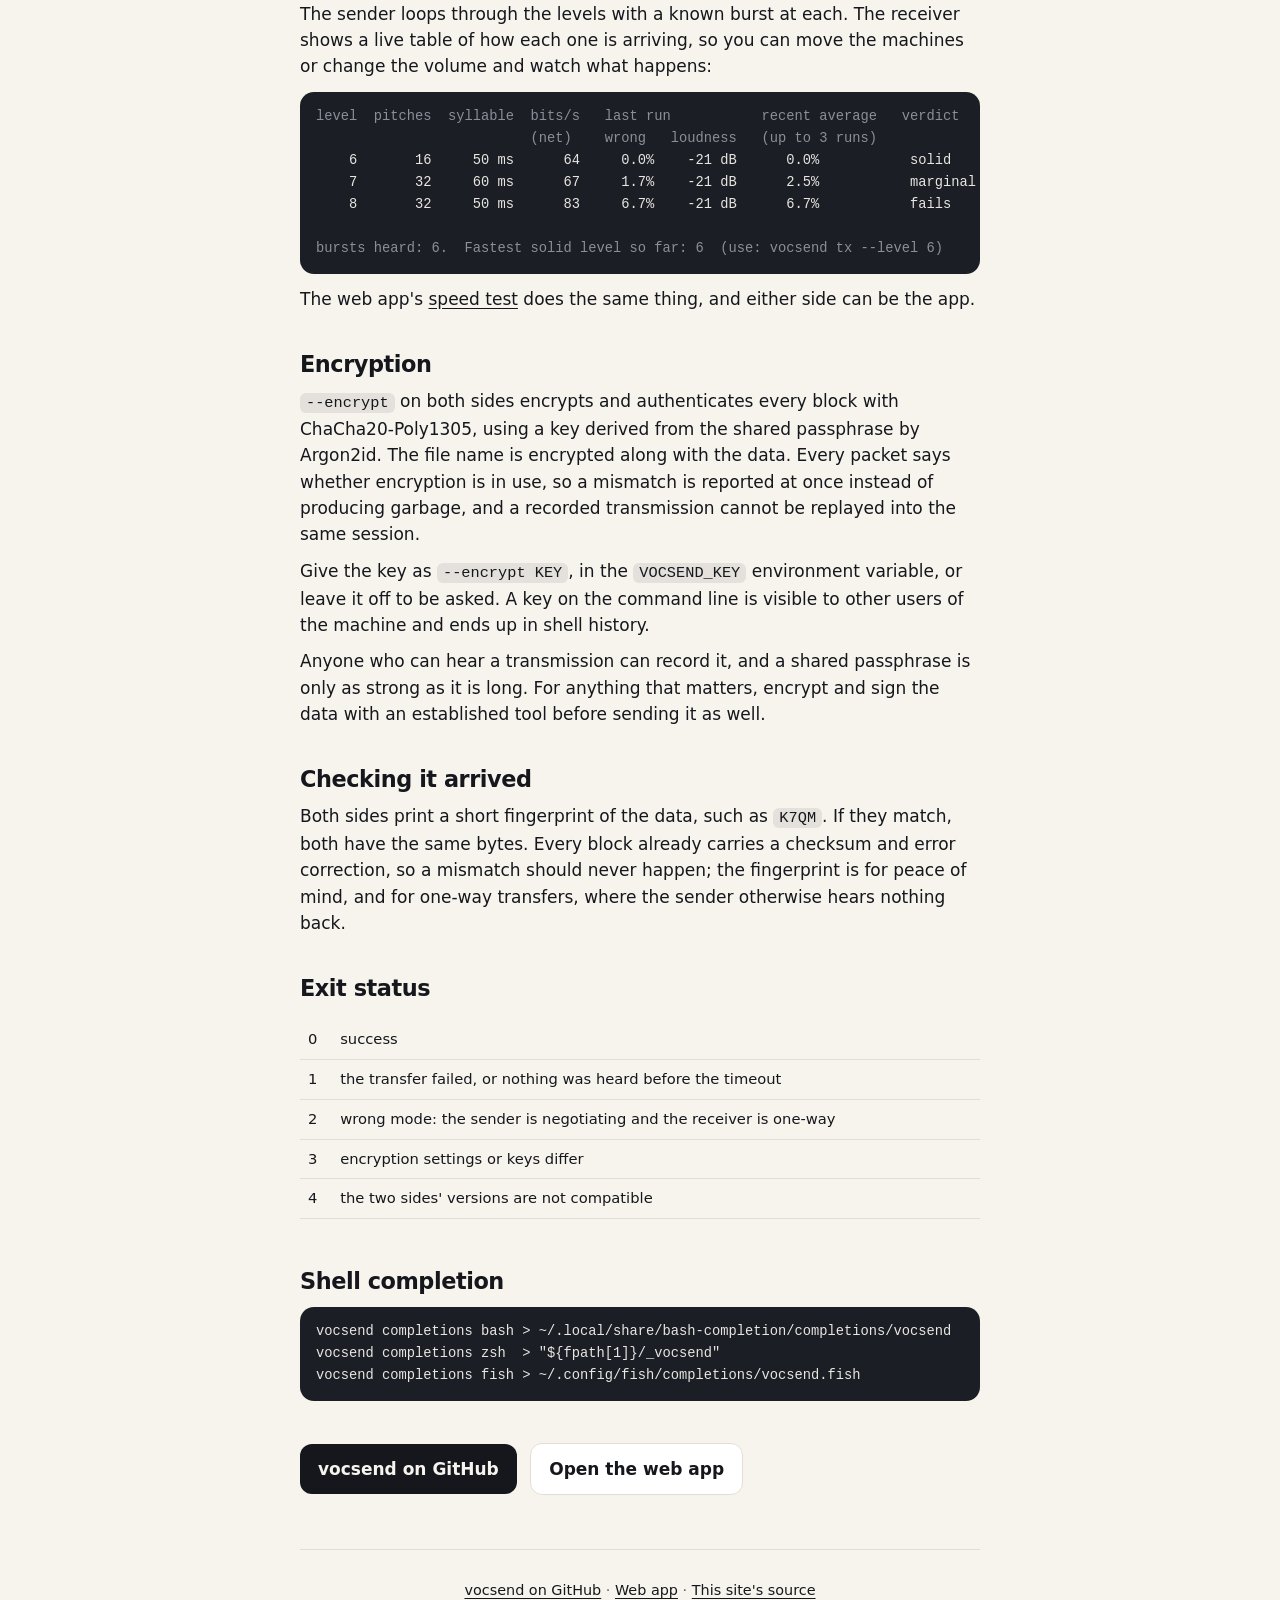
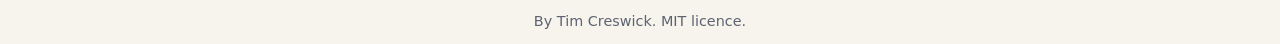
==== commit 9ab867ec: "Four-character fingerprint, shown prominently Matches vocsend 1.0.2, so the web app and command line" ====
--- a/web/cli.html
+++ b/web/cli.html
@@ -7,6 +7,27 @@
 <meta name="description" content="How to install and use vocsend from a terminal: send keys, certificates and files between computers by sound, through noise suppression.">
 <meta name="theme-color" content="#f7f4ee" media="(prefers-color-scheme: light)">
 <meta name="theme-color" content="#0f1115" media="(prefers-color-scheme: dark)">
+<link rel="canonical" href="https://www.vocsend.com/cli.html">
+<meta property="og:type" content="website">
+<meta property="og:site_name" content="vocsend">
+<meta property="og:url" content="https://www.vocsend.com/cli.html">
+<meta property="og:title" content="vocsend on the command line">
+<meta property="og:description" content="Install and use vocsend from a terminal: send keys, certificates and files between computers by sound, through noise suppression.">
+<meta property="og:image" content="https://www.vocsend.com/social.png">
+<meta property="og:image:type" content="image/png">
+<meta property="og:image:width" content="1200">
+<meta property="og:image:height" content="630">
+<meta property="og:image:alt" content="vocsend: easily transmit data between air-gapped devices using audio">
+<meta name="twitter:card" content="summary_large_image">
+<meta name="twitter:title" content="vocsend on the command line">
+<meta name="twitter:description" content="Install and use vocsend from a terminal: send keys, certificates and files between computers by sound, through noise suppression.">
+<meta name="twitter:image" content="https://www.vocsend.com/social.png">
+<link rel="apple-touch-icon" href="touch-icon.png">
+<link rel="manifest" href="manifest.webmanifest">
+<meta name="mobile-web-app-capable" content="yes">
+<meta name="apple-mobile-web-app-capable" content="yes">
+<meta name="apple-mobile-web-app-title" content="vocsend">
+<meta name="apple-mobile-web-app-status-bar-style" content="default">
 <link rel="icon" href="favicon.svg" type="image/svg+xml">
 <link rel="stylesheet" href="style.css">
 </head>
@@ -172,7 +193,7 @@
   <p>Anyone who can hear a transmission can record it, and a shared passphrase is only as strong as it is long. For anything that matters, encrypt and sign the data with an established tool before sending it as well.</p>
 
   <h2>Checking it arrived</h2>
-  <p>Both sides print a short fingerprint of the data, such as <code>3f9a-c21d-77b0</code>. If they match, both have the same bytes. Every block already carries a checksum and error correction, so a mismatch should never happen; the fingerprint is for peace of mind, and for one-way transfers, where the sender otherwise hears nothing back.</p>
+  <p>Both sides print a short fingerprint of the data, such as <code>K7QM</code>. If they match, both have the same bytes. Every block already carries a checksum and error correction, so a mismatch should never happen; the fingerprint is for peace of mind, and for one-way transfers, where the sender otherwise hears nothing back.</p>
 
   <h2>Exit status</h2>
   <div class="scroll"><table>
--- a/web/style.css
+++ b/web/style.css
@@ -222,3 +222,30 @@
 .doc td:first-child { white-space: nowrap; }
 .cta { display: inline-flex; align-items: center; gap: 8px; padding: 12px 18px; border-radius: 12px; background: var(--ink); color: var(--paper); text-decoration: none; font-weight: 650; margin: 6px 8px 6px 0; }
 .cta.light { background: var(--card); color: var(--ink); border: 1px solid var(--line); }
+
+/* ---------------------------------------------------------------- privacy */
+
+.private {
+  display: flex; align-items: flex-start; gap: 10px; margin: 0 0 14px; padding: 10px 14px;
+  border: 1px solid color-mix(in srgb, var(--good) 35%, var(--line)); border-radius: 12px;
+  background: color-mix(in srgb, var(--good) 9%, var(--card)); font-size: 0.86rem; line-height: 1.4; text-align: left;
+}
+.private svg { flex: none; width: 18px; height: 18px; margin-top: 1px; color: var(--good); }
+.private b { color: var(--good); }
+
+#send-level-block.off .scale, #send-level-block.off input { opacity: 0.4; }
+input[type=range]:disabled { cursor: not-allowed; }
+
+/* ---------------------------------------------------------------- install */
+
+.install { text-align: center; margin: 14px 0 0; }
+.install p { margin: 4px 0 0; }
+.install .linkish { color: var(--receive); font-weight: 600; }
+
+/* Installed as an app: keep clear of the notch and the home indicator. */
+@media (display-mode: standalone) {
+  .top { padding-top: calc(16px + env(safe-area-inset-top)); }
+  body { padding-bottom: env(safe-area-inset-bottom); }
+}
+
+.print { font: 700 1.15em var(--mono); letter-spacing: 0.12em; padding: 1px 7px; border-radius: 6px; background: var(--ink); color: var(--paper); white-space: nowrap; }
